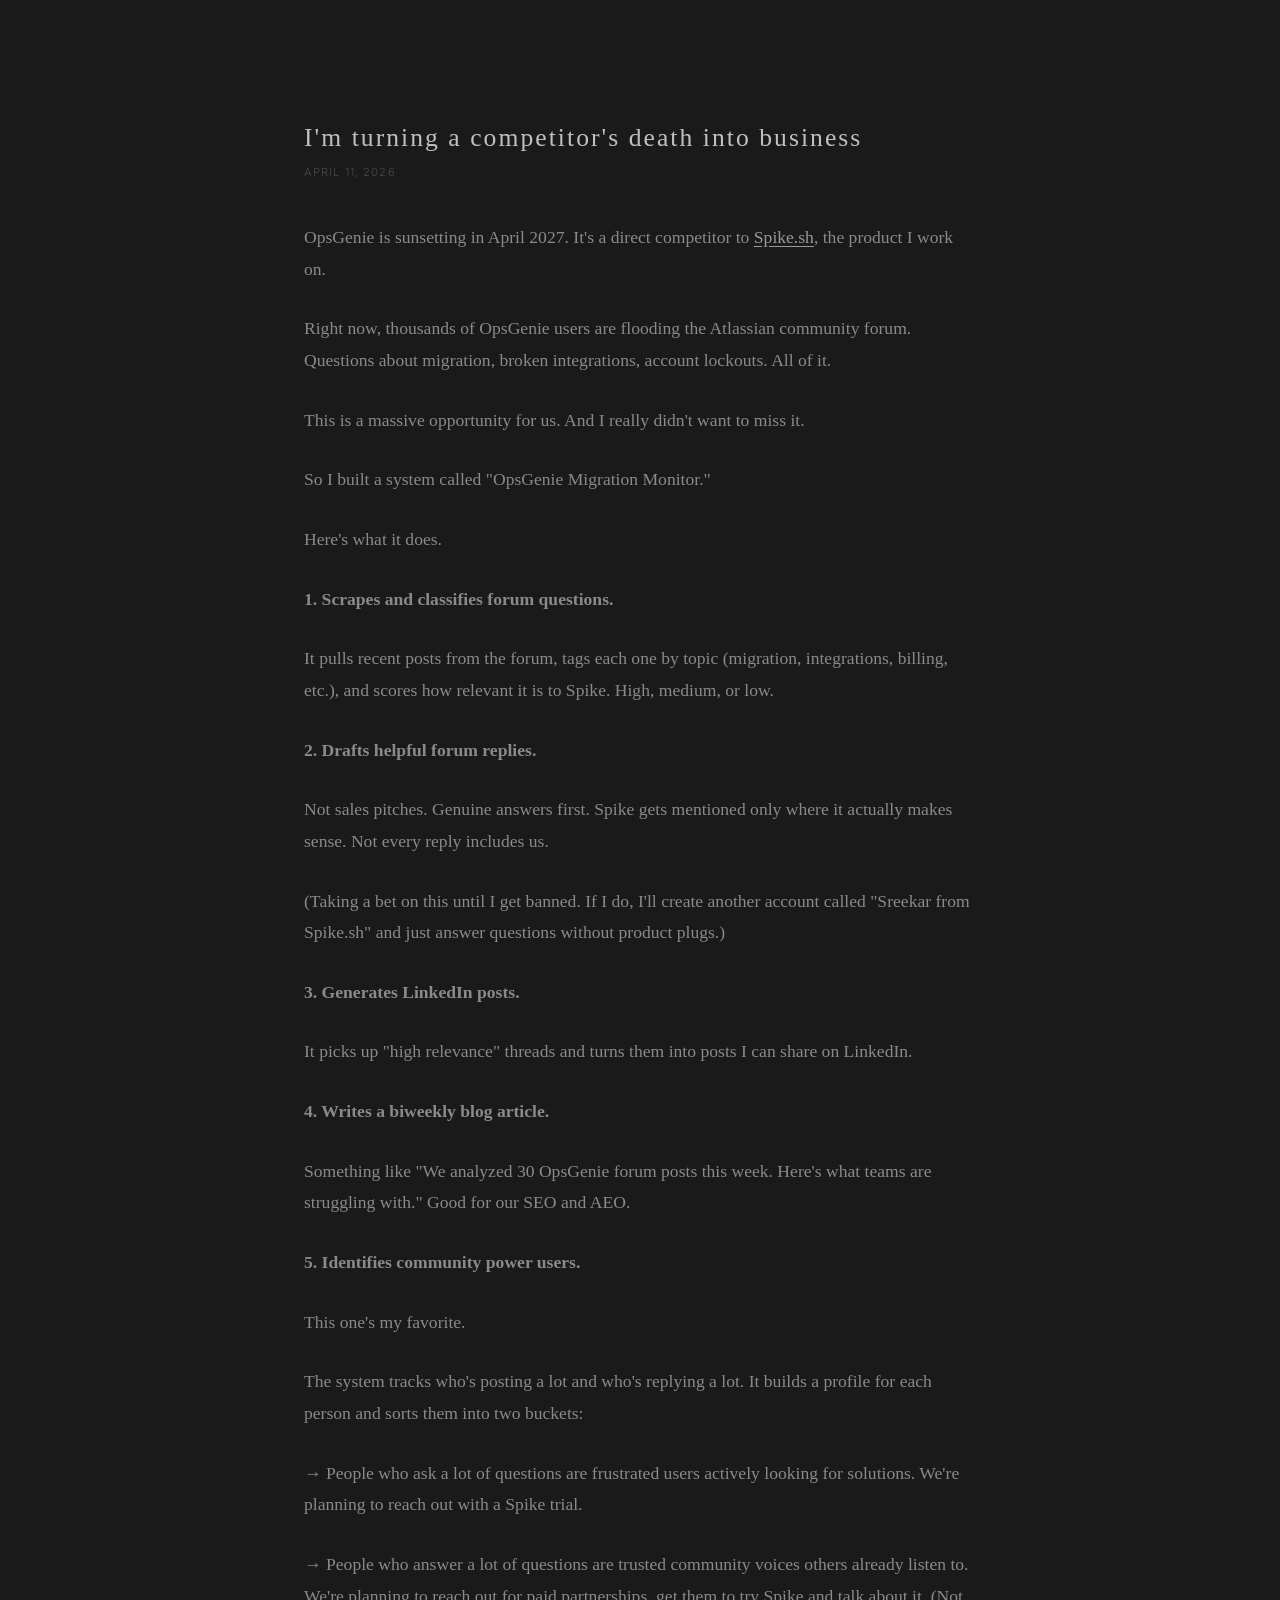
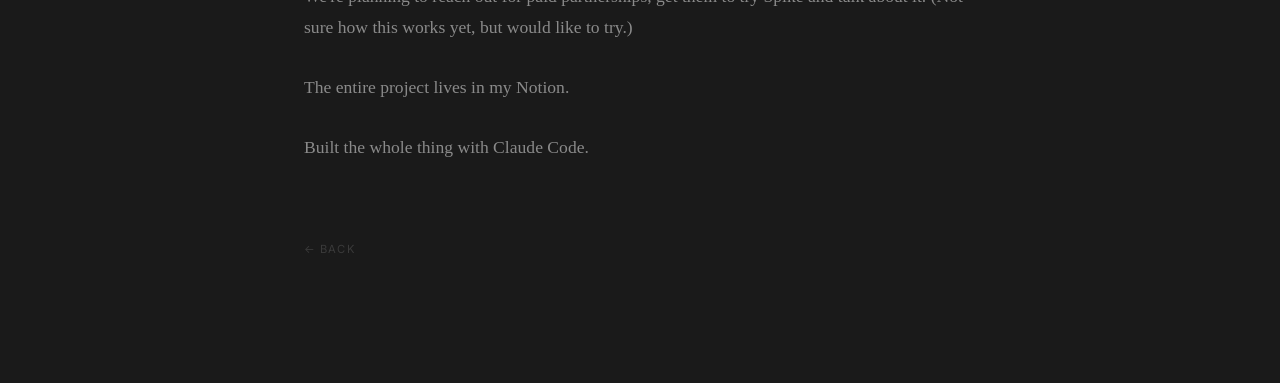
==== posts/opsgenie-migration-monitor.html @ 642d0a48 "Initial commit: My Marketing Diary blog Co-Authored-By: Claude Opus 4.6 (1M context) <noreply@anthro" ====
<!DOCTYPE html>
<html lang="en">
<head>
  <meta charset="UTF-8">
  <meta name="viewport" content="width=device-width, initial-scale=1.0">
  <title>I'm turning a competitor's death into business</title>
  <link rel="stylesheet" href="../style.css">
</head>
<body>
  <div class="container post">
    <h1 class="post-title">I'm turning a competitor's death into business</h1>
    <p class="post-date">April 11, 2026</p>
    <div class="post-body">
      <p>OpsGenie is sunsetting in April 2027. It's a direct competitor to <a href="https://spike.sh" target="_blank">Spike.sh</a>, the product I work on.</p>

      <p>Right now, thousands of OpsGenie users are flooding the Atlassian community forum. Questions about migration, broken integrations, account lockouts. All of it.</p>

      <p>This is a massive opportunity for us. And I really didn't want to miss it.</p>

      <p>So I built a system called "OpsGenie Migration Monitor."</p>

      <p>Here's what it does.</p>

      <p><strong>1. Scrapes and classifies forum questions.</strong></p>

      <p>It pulls recent posts from the forum, tags each one by topic (migration, integrations, billing, etc.), and scores how relevant it is to Spike. High, medium, or low.</p>

      <p><strong>2. Drafts helpful forum replies.</strong></p>

      <p>Not sales pitches. Genuine answers first. Spike gets mentioned only where it actually makes sense. Not every reply includes us.</p>

      <p>(Taking a bet on this until I get banned. If I do, I'll create another account called "Sreekar from Spike.sh" and just answer questions without product plugs.)</p>

      <p><strong>3. Generates LinkedIn posts.</strong></p>

      <p>It picks up "high relevance" threads and turns them into posts I can share on LinkedIn.</p>

      <p><strong>4. Writes a biweekly blog article.</strong></p>

      <p>Something like "We analyzed 30 OpsGenie forum posts this week. Here's what teams are struggling with." Good for our SEO and AEO.</p>

      <p><strong>5. Identifies community power users.</strong></p>

      <p>This one's my favorite.</p>

      <p>The system tracks who's posting a lot and who's replying a lot. It builds a profile for each person and sorts them into two buckets:</p>

      <p>&rarr; People who ask a lot of questions are frustrated users actively looking for solutions. We're planning to reach out with a Spike trial.</p>

      <p>&rarr; People who answer a lot of questions are trusted community voices others already listen to. We're planning to reach out for paid partnerships, get them to try Spike and talk about it. (Not sure how this works yet, but would like to try.)</p>

      <p>The entire project lives in my Notion.</p>

      <p>Built the whole thing with Claude Code.</p>
    </div>
    <a href="../index.html" class="back">&larr; back</a>
  </div>
</body>
</html>
---- style.css ----
@import url('https://fonts.googleapis.com/css2?family=Inter:wght@300;400;500&display=swap');

* {
  margin: 0;
  padding: 0;
  box-sizing: border-box;
}

body {
  background: #1a1a1a;
  color: #b0b0b0;
  font-family: 'EB Garamond', Georgia, serif;
  line-height: 1.8;
  -webkit-font-smoothing: antialiased;
}

.container {
  max-width: 520px;
  margin: 120px auto;
  padding: 0 24px;
}

.container.post {
  max-width: 720px;
}

h1 {
  font-family: 'Inter', -apple-system, sans-serif;
  font-size: 1.3rem;
  font-weight: 500;
  letter-spacing: 0.08em;
  color: #b0b0b0;
  margin-bottom: 32px;
}

hr {
  border: none;
  height: 1px;
  background: linear-gradient(to right, #282828, #333, #282828);
  margin: 32px 0;
}

.intro {
  font-family: 'Inter', -apple-system, sans-serif;
  color: #6a6a6a;
  font-size: 0.9rem;
  font-weight: 300;
  line-height: 1.7;
  margin-bottom: 20px;
}

.intro:last-of-type {
  margin-bottom: 0;
}

.posts {
  list-style: none;
  padding: 0;
}

.posts li {
  margin-bottom: 14px;
  padding-left: 16px;
  position: relative;
}

.posts li::before {
  content: '';
  position: absolute;
  left: 0;
  top: 12px;
  width: 4px;
  height: 4px;
  border-radius: 50%;
  background: #383838;
  transition: background 0.3s;
}

.posts li:hover::before {
  background: #aaa;
}

.posts a {
  color: #8a8a8a;
  text-decoration: none;
  font-size: 1.1rem;
  transition: color 0.3s;
}

.posts a:hover {
  color: #ccc;
}

/* Post pages */
.post-title {
  font-family: 'EB Garamond', Georgia, serif;
  font-size: 1.6rem;
  font-weight: 400;
  color: #c0c0c0;
  margin-bottom: 6px;
  line-height: 1.4;
}

.post-date {
  font-family: 'Inter', sans-serif;
  color: #4a4a4a;
  font-size: 0.7rem;
  font-weight: 300;
  letter-spacing: 0.1em;
  text-transform: uppercase;
  margin-bottom: 40px;
}

.post-body {
  font-size: 1.1rem;
  color: #8a8a8a;
}

.post-body p {
  margin-bottom: 28px;
}

.post-body ul {
  list-style: disc;
  padding-left: 20px;
  margin-bottom: 20px;
}

.post-body li {
  color: #8a8a8a;
  font-size: 1.1rem;
  margin-bottom: 16px;
  line-height: 1.8;
}

.post-body a {
  color: #999;
  text-decoration: underline;
  text-underline-offset: 3px;
}

.post-body a:hover {
  color: #ccc;
}

.back {
  display: inline-block;
  margin-top: 48px;
  font-family: 'Inter', sans-serif;
  color: #3a3a3a;
  text-decoration: none;
  font-size: 0.7rem;
  letter-spacing: 0.1em;
  text-transform: uppercase;
  transition: color 0.3s;
}

.back:hover {
  color: #777;
}

::selection {
  background: #333;
  color: #ddd;
}
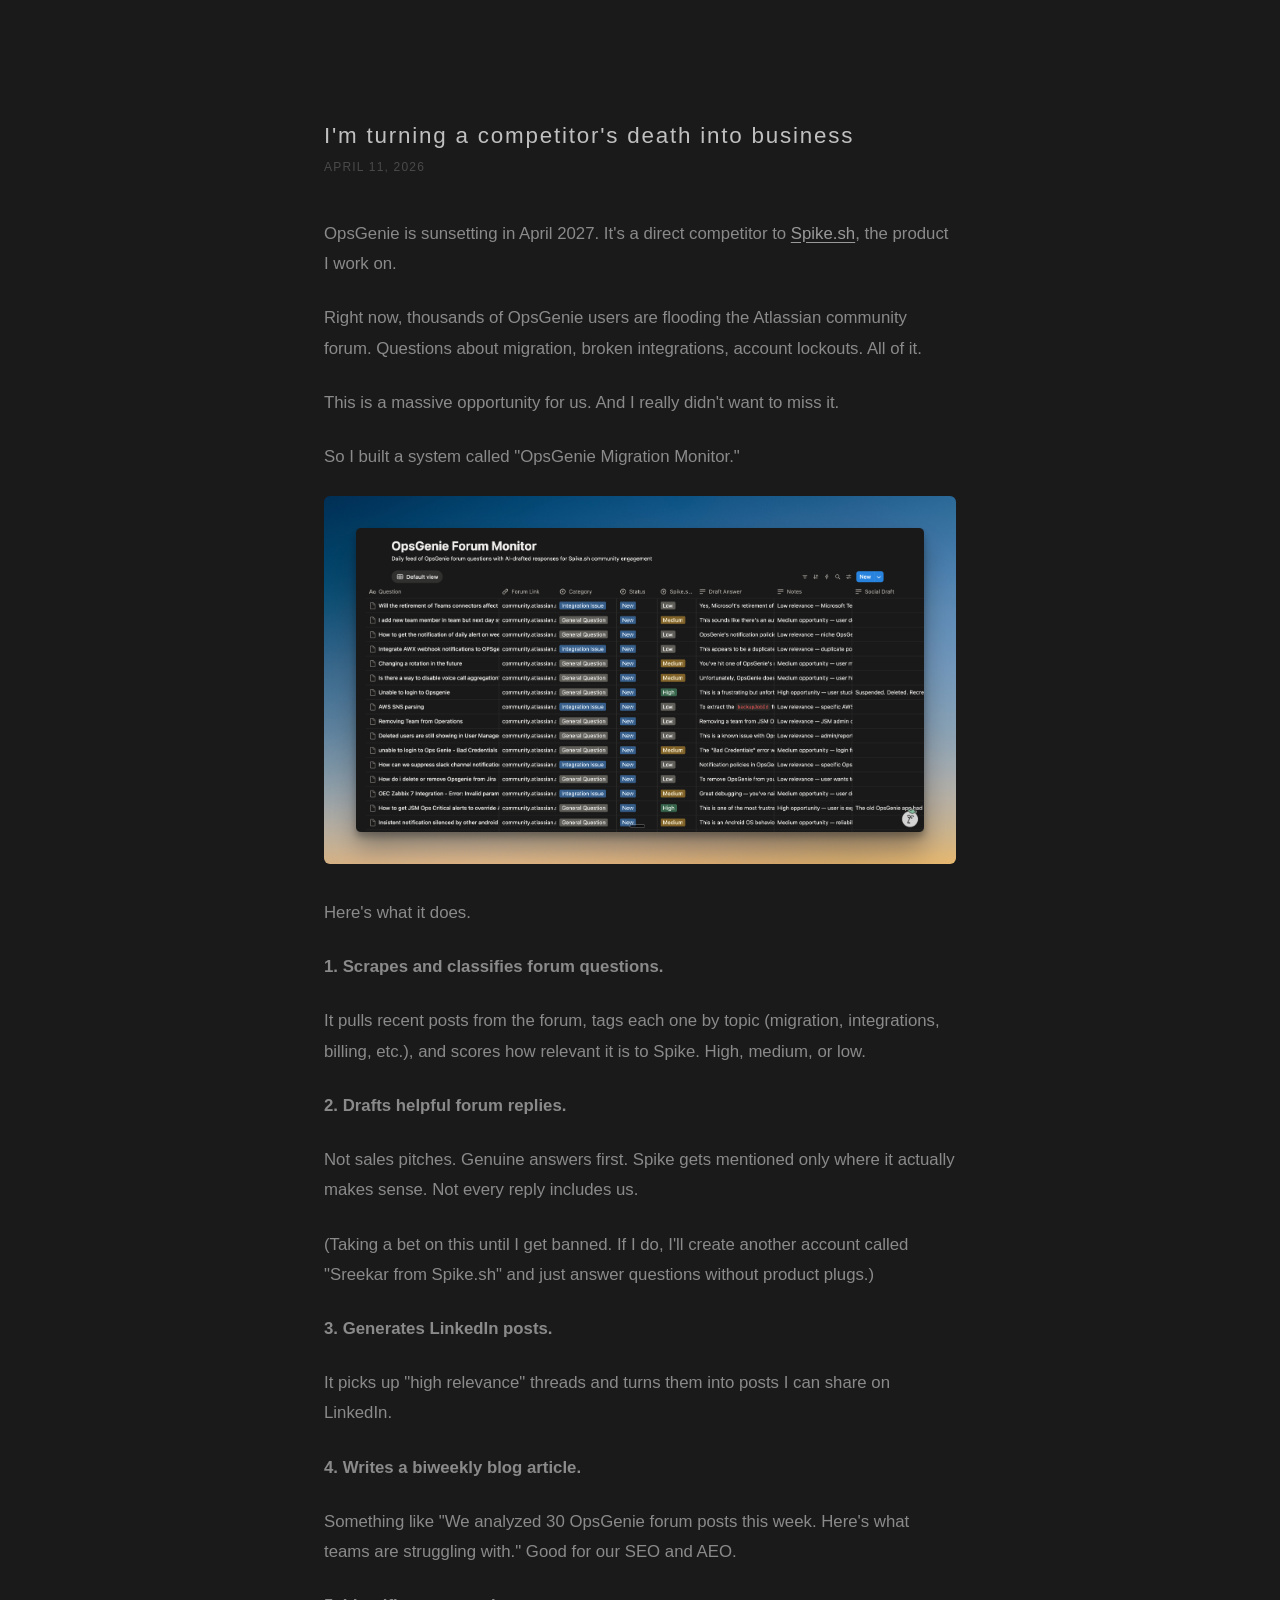
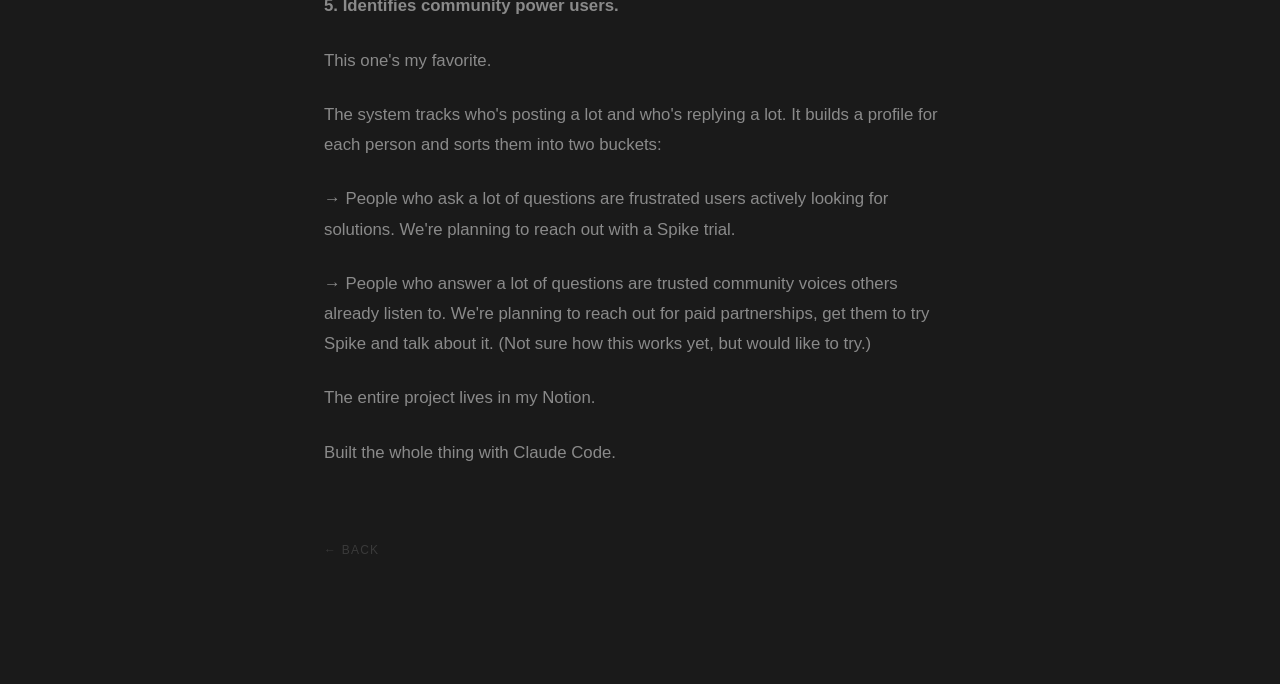
==== commit 8a7cddc0: "Add mobile optimization and Notion dashboard image to post Co-Authored-By: Claude Opus 4.6 (1M conte" ====
--- a/posts/opsgenie-migration-monitor.html
+++ b/posts/opsgenie-migration-monitor.html
@@ -18,6 +18,8 @@
       <p>This is a massive opportunity for us. And I really didn't want to miss it.</p>
 
       <p>So I built a system called "OpsGenie Migration Monitor."</p>
+
+      <img src="../images/image-1.png" alt="OpsGenie Forum Monitor Notion dashboard" class="post-image">
 
       <p>Here's what it does.</p>
 
--- a/style.css
+++ b/style.css
@@ -1,5 +1,3 @@
-@import url('https://fonts.googleapis.com/css2?family=Inter:wght@300;400;500&display=swap');
-
 * {
   margin: 0;
   padding: 0;
@@ -9,23 +7,23 @@
 body {
   background: #1a1a1a;
   color: #b0b0b0;
-  font-family: 'EB Garamond', Georgia, serif;
+  font-family: -apple-system, BlinkMacSystemFont, 'Segoe UI', Helvetica, Arial, sans-serif;
+  font-size: 1.05rem;
   line-height: 1.8;
   -webkit-font-smoothing: antialiased;
 }
 
 .container {
-  max-width: 520px;
+  max-width: 580px;
   margin: 120px auto;
   padding: 0 24px;
 }
 
 .container.post {
-  max-width: 720px;
+  max-width: 680px;
 }
 
 h1 {
-  font-family: 'Inter', -apple-system, sans-serif;
   font-size: 1.3rem;
   font-weight: 500;
   letter-spacing: 0.08em;
@@ -41,9 +39,7 @@
 }
 
 .intro {
-  font-family: 'Inter', -apple-system, sans-serif;
   color: #6a6a6a;
-  font-size: 0.9rem;
   font-weight: 300;
   line-height: 1.7;
   margin-bottom: 20px;
@@ -83,7 +79,6 @@
 .posts a {
   color: #8a8a8a;
   text-decoration: none;
-  font-size: 1.1rem;
   transition: color 0.3s;
 }
 
@@ -93,18 +88,16 @@
 
 /* Post pages */
 .post-title {
-  font-family: 'EB Garamond', Georgia, serif;
-  font-size: 1.6rem;
-  font-weight: 400;
+  font-size: 1.4rem;
+  font-weight: 500;
   color: #c0c0c0;
   margin-bottom: 6px;
   line-height: 1.4;
 }
 
 .post-date {
-  font-family: 'Inter', sans-serif;
   color: #4a4a4a;
-  font-size: 0.7rem;
+  font-size: 0.75rem;
   font-weight: 300;
   letter-spacing: 0.1em;
   text-transform: uppercase;
@@ -112,12 +105,11 @@
 }
 
 .post-body {
-  font-size: 1.1rem;
   color: #8a8a8a;
 }
 
 .post-body p {
-  margin-bottom: 28px;
+  margin-bottom: 24px;
 }
 
 .post-body ul {
@@ -128,9 +120,14 @@
 
 .post-body li {
   color: #8a8a8a;
-  font-size: 1.1rem;
   margin-bottom: 16px;
   line-height: 1.8;
+}
+
+.post-image {
+  width: 100%;
+  border-radius: 6px;
+  margin-bottom: 24px;
 }
 
 .post-body a {
@@ -146,10 +143,9 @@
 .back {
   display: inline-block;
   margin-top: 48px;
-  font-family: 'Inter', sans-serif;
   color: #3a3a3a;
   text-decoration: none;
-  font-size: 0.7rem;
+  font-size: 0.75rem;
   letter-spacing: 0.1em;
   text-transform: uppercase;
   transition: color 0.3s;
@@ -163,3 +159,39 @@
   background: #333;
   color: #ddd;
 }
+
+@media (max-width: 600px) {
+  .container {
+    margin: 60px auto;
+    padding: 0 20px;
+  }
+
+  h1 {
+    font-size: 1.1rem;
+    margin-bottom: 24px;
+  }
+
+  hr {
+    margin: 24px 0;
+  }
+
+  .intro {
+    margin-bottom: 16px;
+  }
+
+  .post-title {
+    font-size: 1.2rem;
+  }
+
+  .post-date {
+    margin-bottom: 28px;
+  }
+
+  .post-body p {
+    margin-bottom: 20px;
+  }
+
+  .back {
+    margin-top: 36px;
+  }
+}
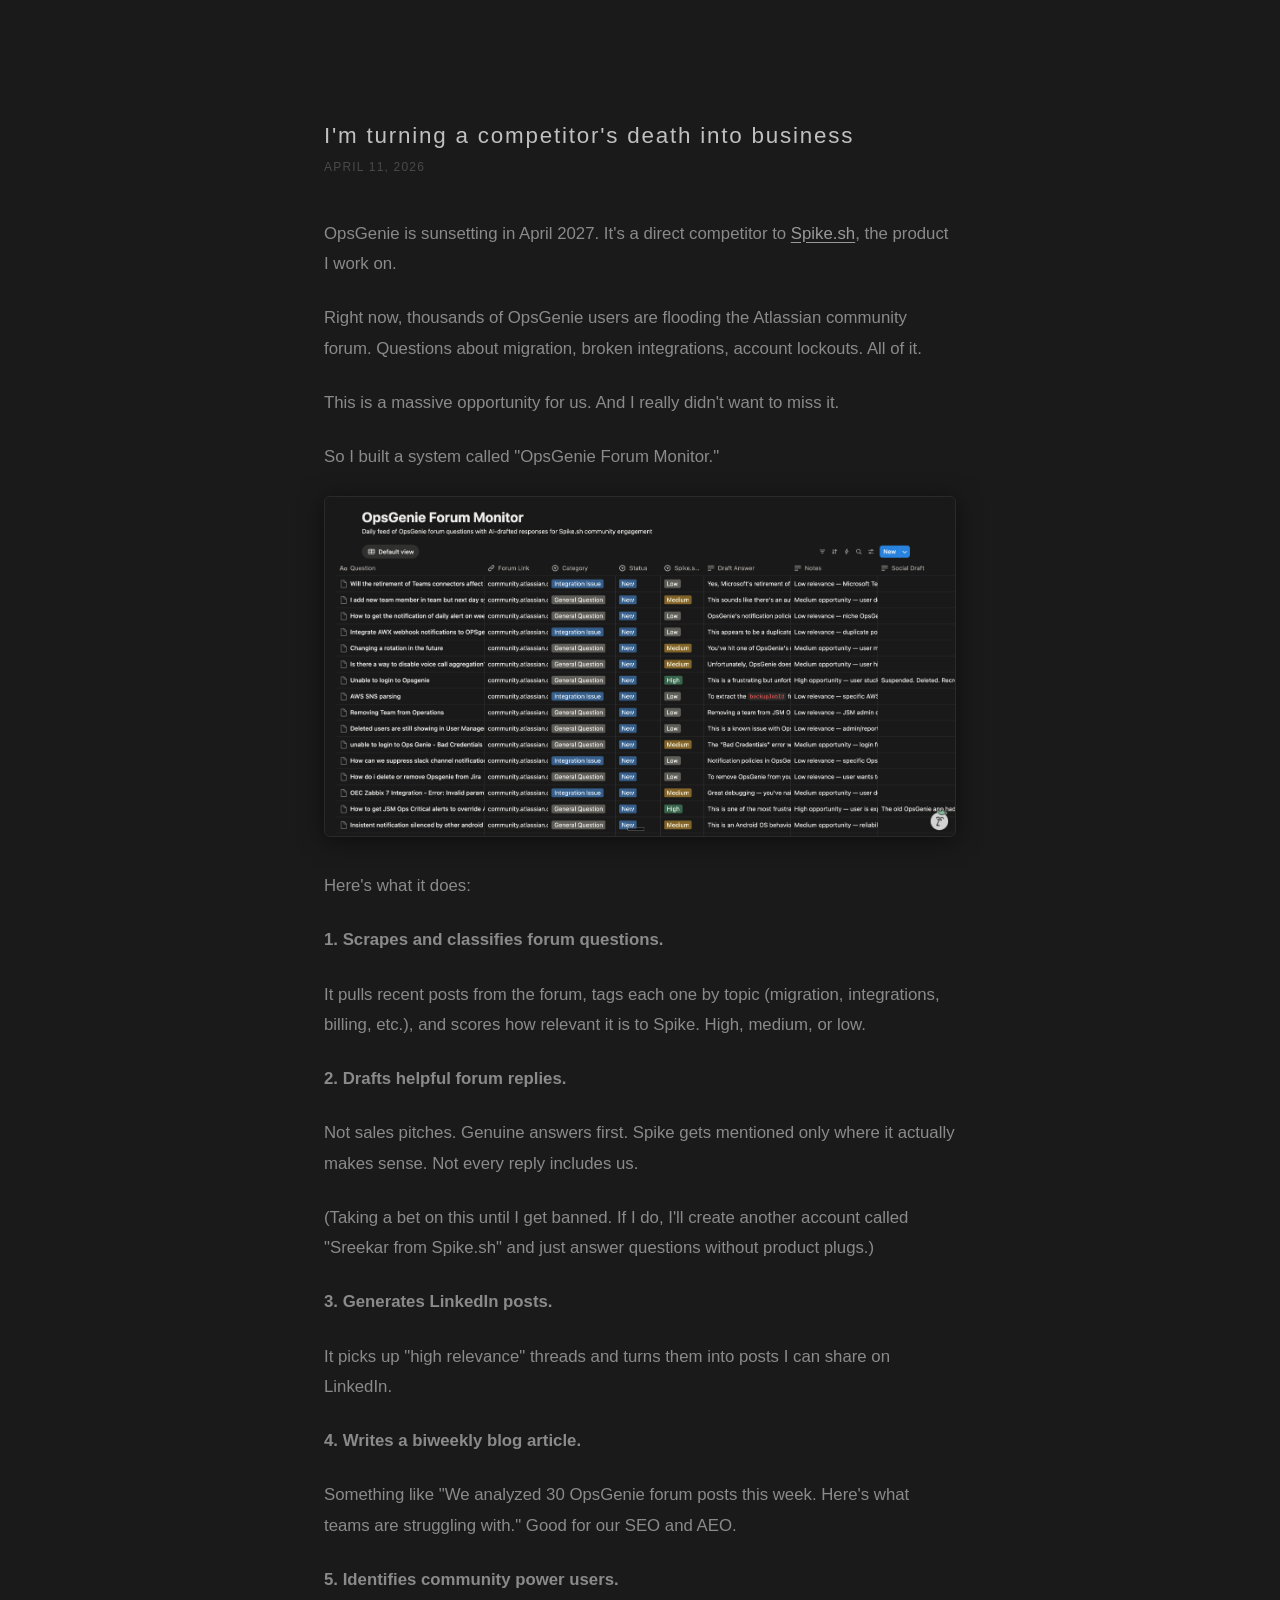
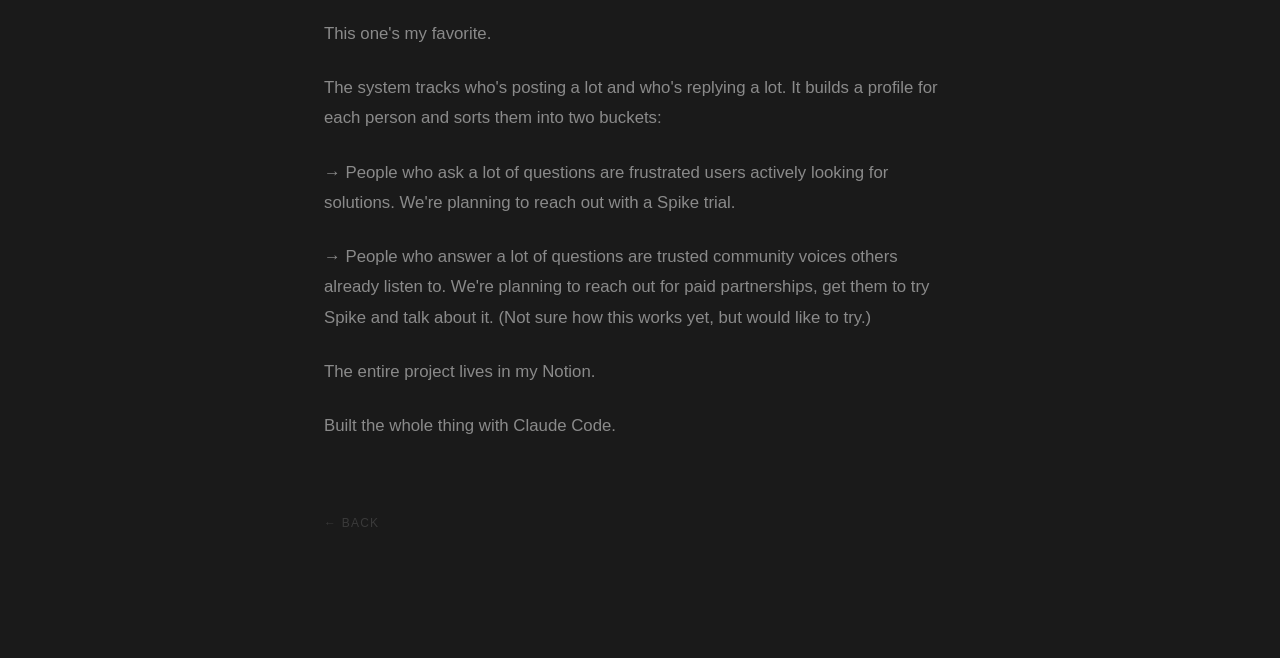
==== commit 4239f782: "Update post: colon after 'Here's what it does' and rename to Forum Monitor Co-Authored-By: Claude Op" ====
--- a/posts/opsgenie-migration-monitor.html
+++ b/posts/opsgenie-migration-monitor.html
@@ -17,11 +17,11 @@
 
       <p>This is a massive opportunity for us. And I really didn't want to miss it.</p>
 
-      <p>So I built a system called "OpsGenie Migration Monitor."</p>
+      <p>So I built a system called "OpsGenie Forum Monitor."</p>
 
       <img src="../images/image-1.png" alt="OpsGenie Forum Monitor Notion dashboard" class="post-image">
 
-      <p>Here's what it does.</p>
+      <p>Here's what it does:</p>
 
       <p><strong>1. Scrapes and classifies forum questions.</strong></p>
 
--- a/style.css
+++ b/style.css
@@ -128,6 +128,8 @@
   width: 100%;
   border-radius: 6px;
   margin-bottom: 24px;
+  box-shadow: 0 4px 24px rgba(0, 0, 0, 0.5);
+  border: 1px solid #2a2a2a;
 }
 
 .post-body a {
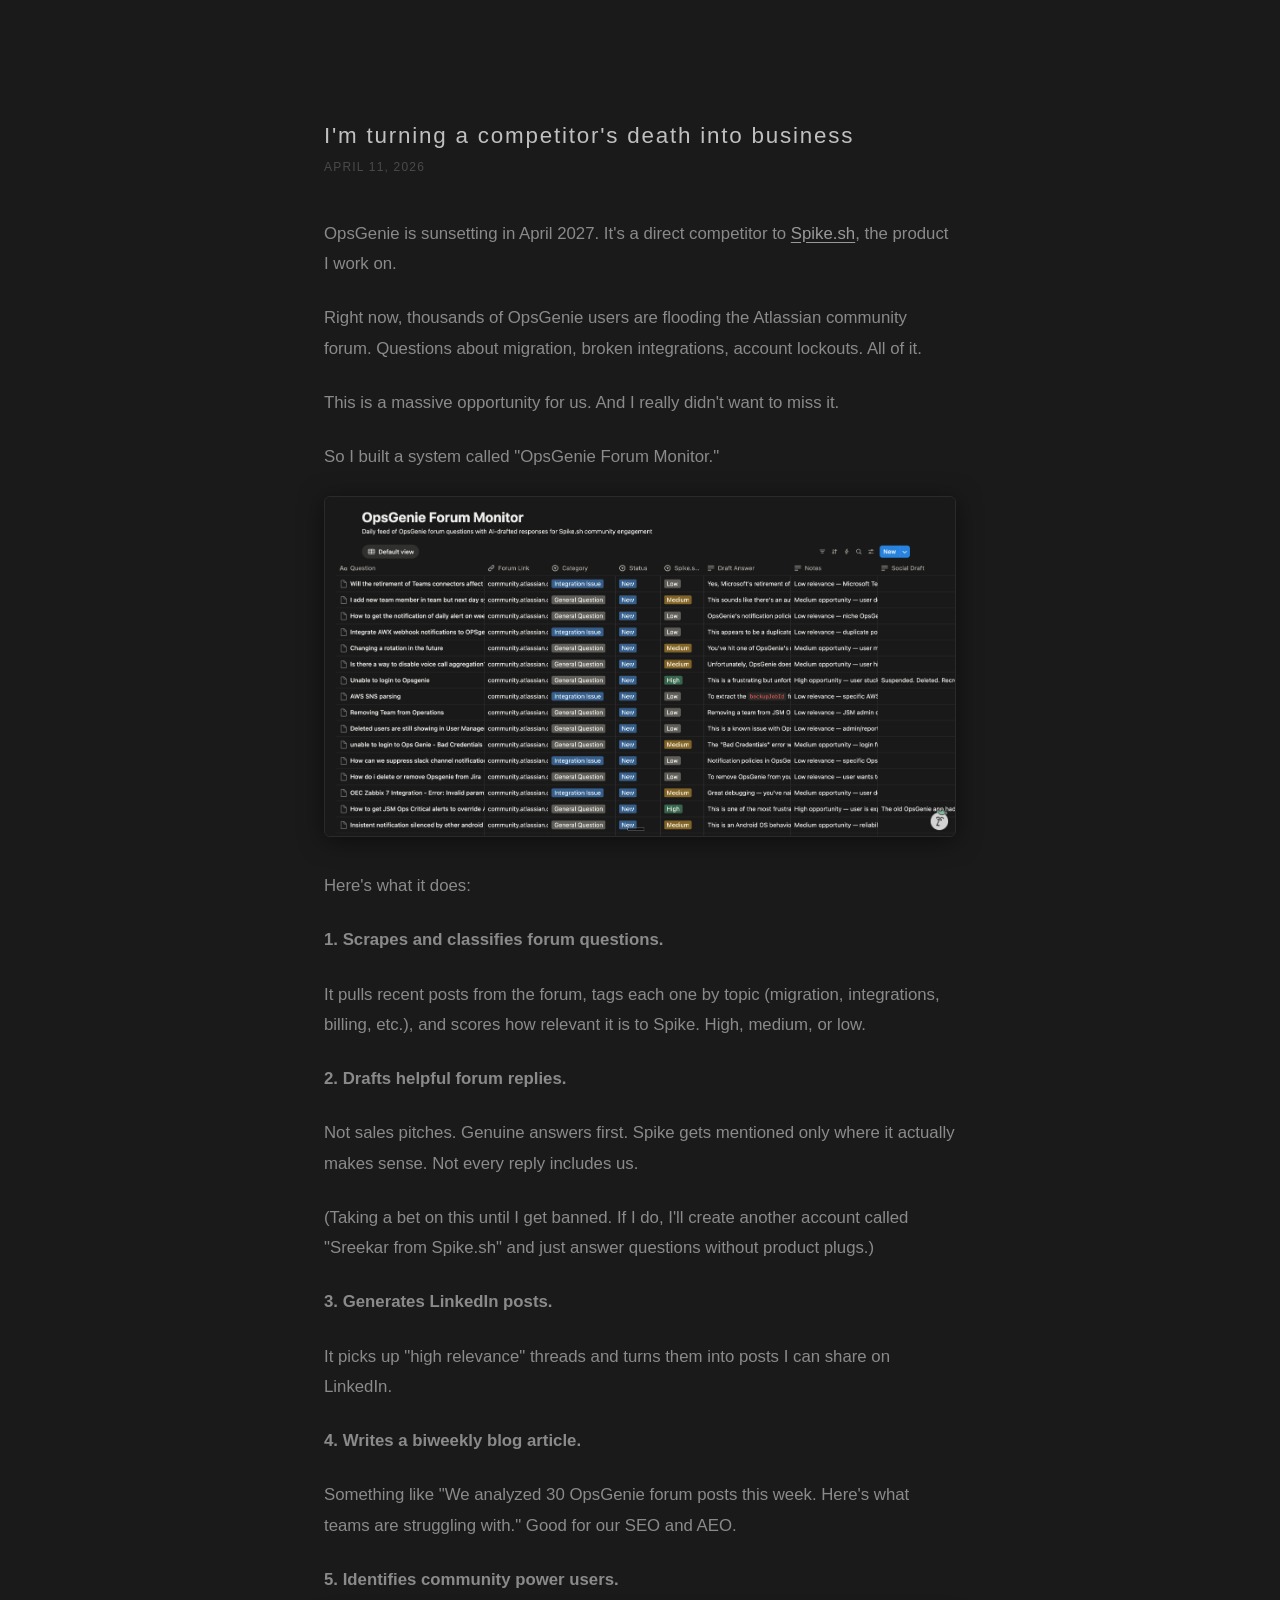
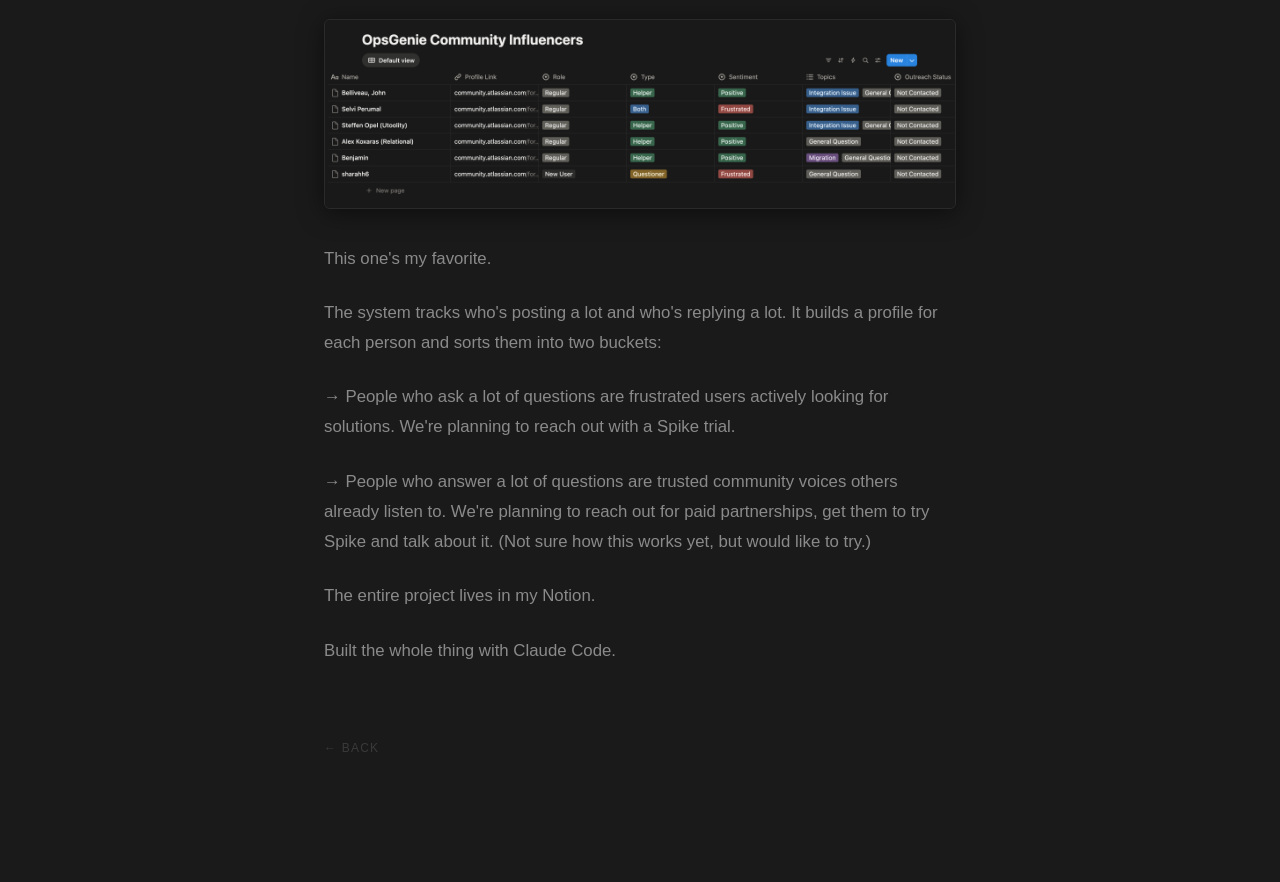
==== commit f93fdf23: "Add power users dashboard image to post Co-Authored-By: Claude Opus 4.6 (1M context) <noreply@anthro" ====
--- a/posts/opsgenie-migration-monitor.html
+++ b/posts/opsgenie-migration-monitor.html
@@ -43,6 +43,8 @@
 
       <p><strong>5. Identifies community power users.</strong></p>
 
+      <img src="../images/image-2.png" alt="Community power users dashboard" class="post-image">
+
       <p>This one's my favorite.</p>
 
       <p>The system tracks who's posting a lot and who's replying a lot. It builds a profile for each person and sorts them into two buckets:</p>
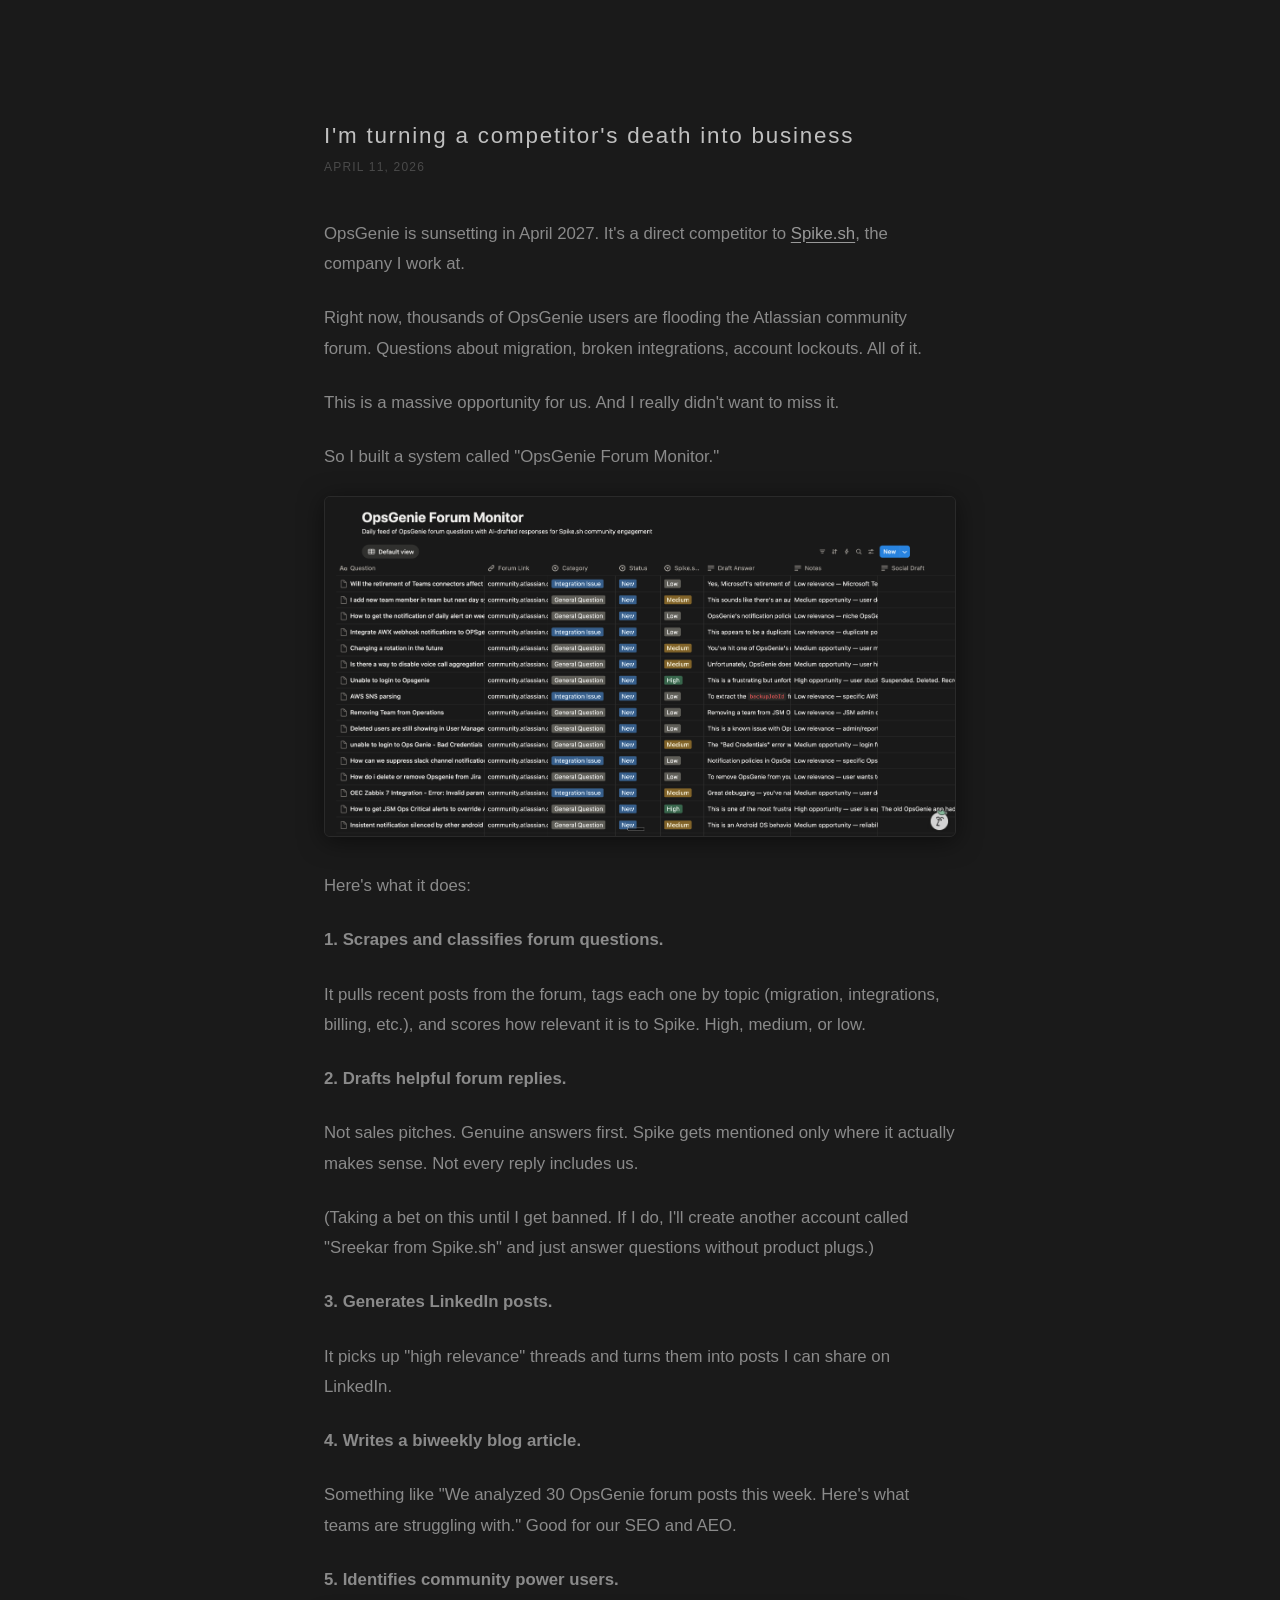
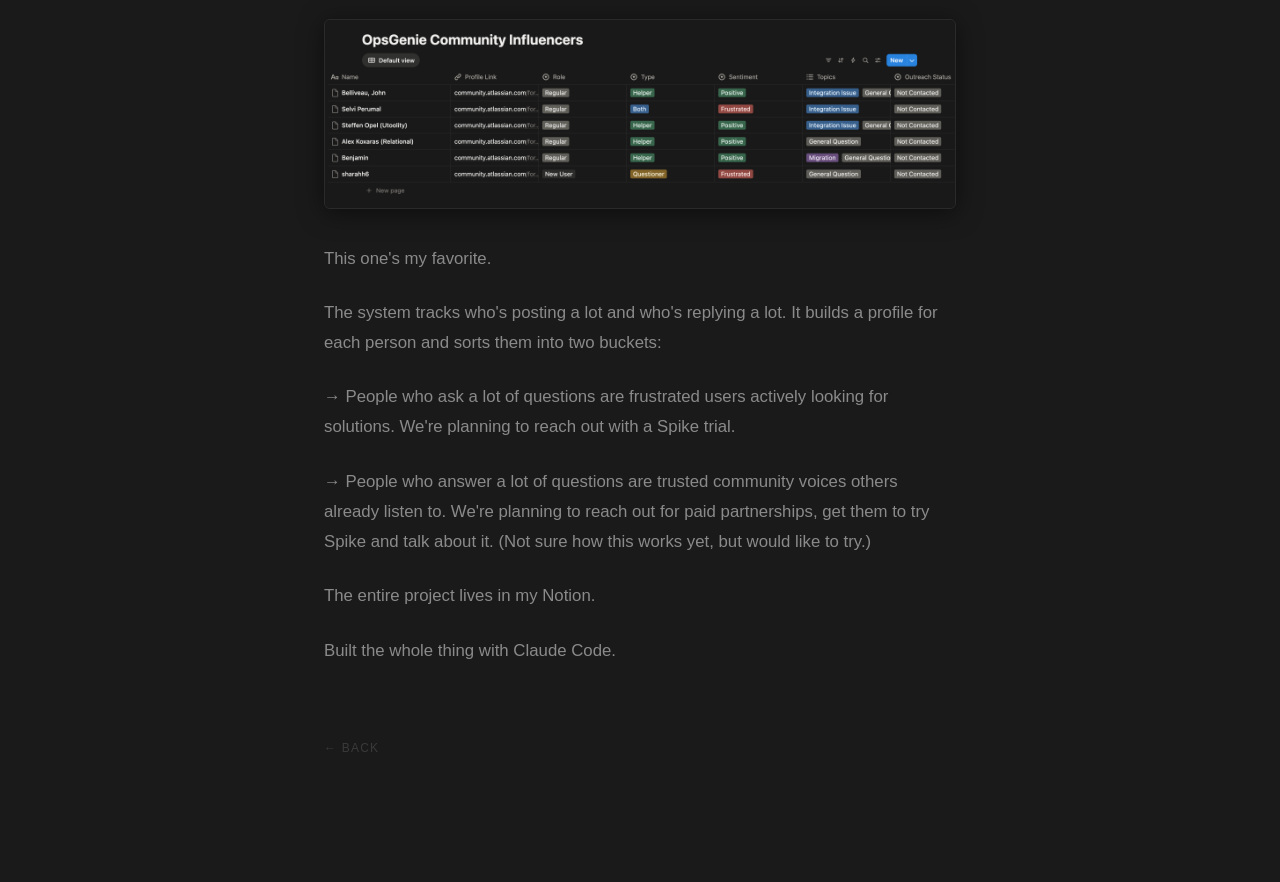
==== commit 0b16b234: "Update wording: product I work on -> company I work at Co-Authored-By: Claude Opus 4.6 (1M context) " ====
--- a/posts/opsgenie-migration-monitor.html
+++ b/posts/opsgenie-migration-monitor.html
@@ -11,7 +11,7 @@
     <h1 class="post-title">I'm turning a competitor's death into business</h1>
     <p class="post-date">April 11, 2026</p>
     <div class="post-body">
-      <p>OpsGenie is sunsetting in April 2027. It's a direct competitor to <a href="https://spike.sh" target="_blank">Spike.sh</a>, the product I work on.</p>
+      <p>OpsGenie is sunsetting in April 2027. It's a direct competitor to <a href="https://spike.sh" target="_blank">Spike.sh</a>, the company I work at.</p>
 
       <p>Right now, thousands of OpsGenie users are flooding the Atlassian community forum. Questions about migration, broken integrations, account lockouts. All of it.</p>
 
